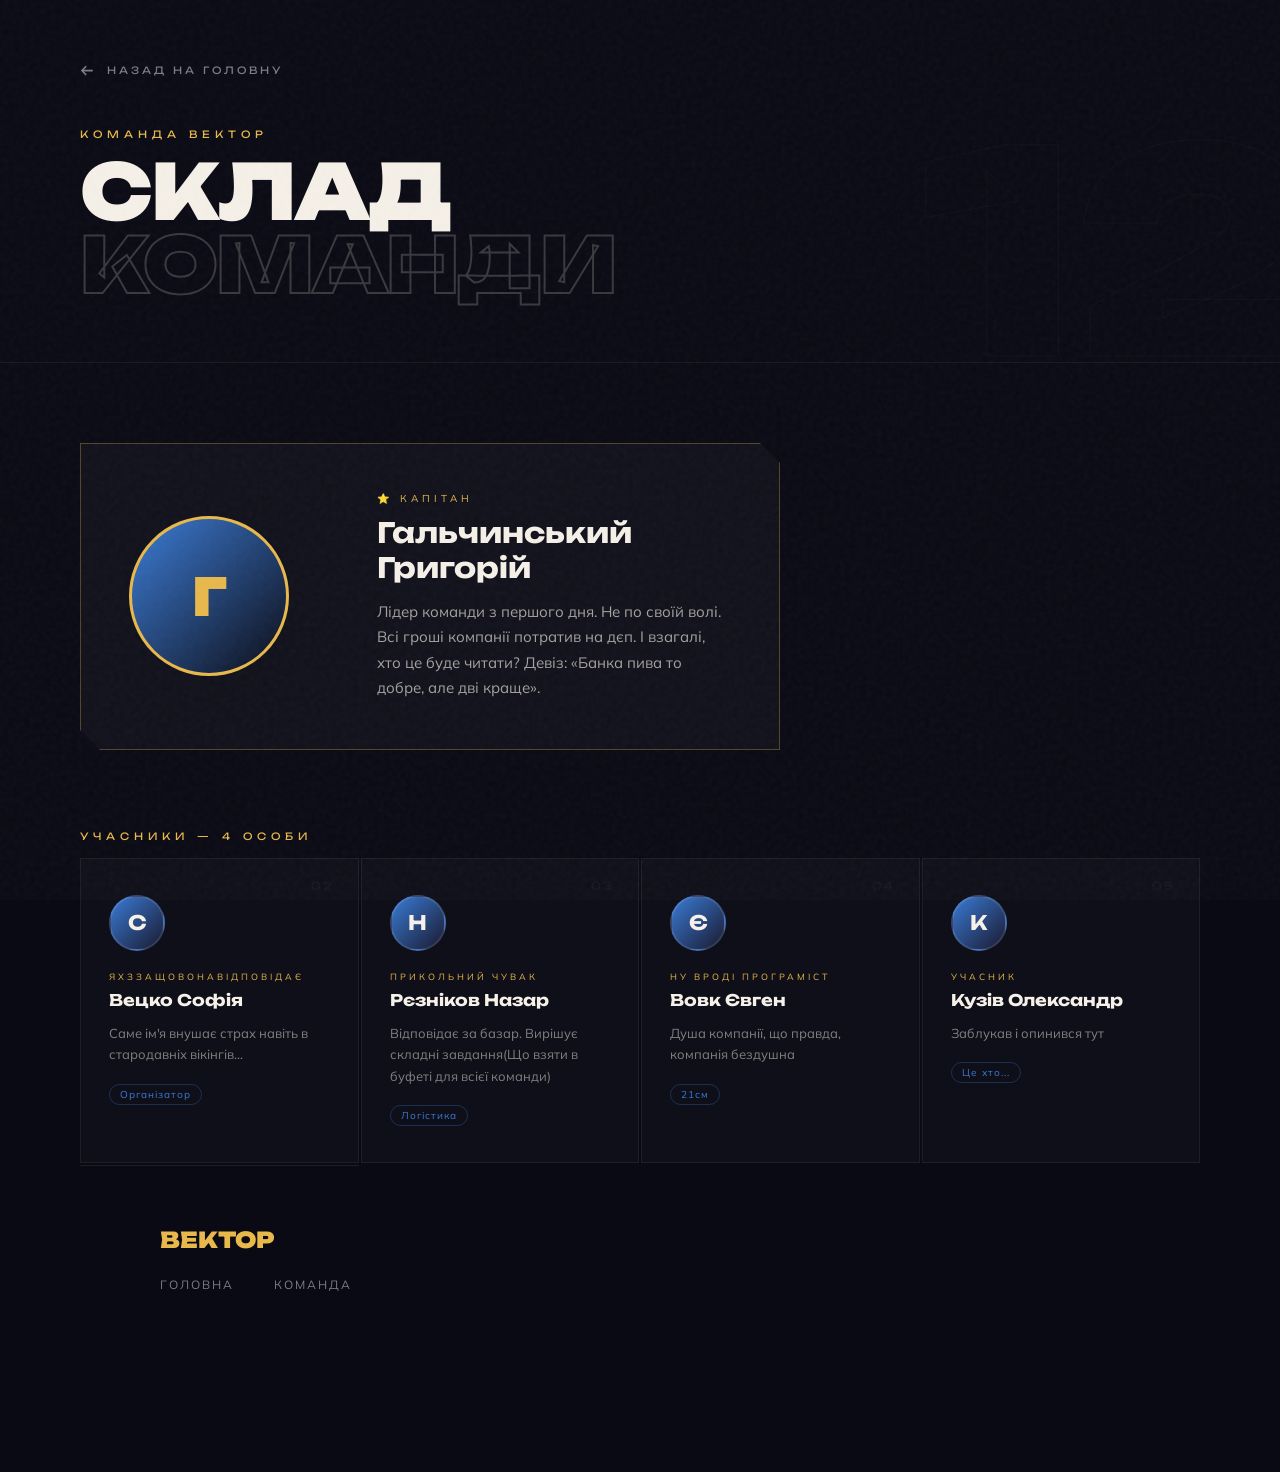
==== team.html @ 41595213 "init" ====
<!DOCTYPE html>
<html lang="uk">
<head>
  <meta charset="UTF-8">
  <meta name="viewport" content="width=device-width, initial-scale=1.0">
  <link href="https://fonts.googleapis.com/css2?family=Unbounded:wght@400;700;900&family=Mulish:wght@300;400;600&display=swap" rel="stylesheet">
  <link rel="stylesheet" href="style.css">
  <title>Склад команди — ВЕКТОР</title>
  <link href="https://fonts.googleapis.com/css2?family=Unbounded:wght@400;700;900&family=Mulish:wght@300;400;600&display=swap" rel="stylesheet">
</head>
<body>

<!-- ═══════════════════ HEADER ═══════════════════ -->
<header class="page-header">
  <a href="index.html" class="back-link">Назад на головну</a>
  <div class="page-title-wrap">
    <p class="page-label">Команда ВЕКТОР</p>
    <h1 class="page-title">
      СКЛАД<br><span class="outline">КОМАНДИ</span>
    </h1>
  </div>
  <div class="bg-word">12</div>
</header>

<!-- ═══════════════════ CAPTAIN ═══════════════════ -->
<section class="captain-section">
  <div class="captain-card">
    <div class="avatar">Г</div>
    <div class="captain-info">
      <p class="captain-role">⭐️ Капітан</p>
      <h2 class="captain-name">Гальчинський Григорій</h2>
      <p class="captain-bio">
        Лідер команди з першого дня. Не по своїй волі. Всі гроші компанії потратив на дєп. І взагалі, хто це буде читати? Девіз: «Банка пива то добре, але дві краще».
      </p>
    </div>
  </div>
</section>

<!-- ═══════════════════ TEAM GRID ═══════════════════ -->
<section class="team-section">
  <p class="section-label">Учасники — 4 особи</p>
  <div class="team-grid">

    <div class="member-card">
      <span class="card-num">02</span>
      <div class="member-avatar">С</div>
      <p class="member-role">яхззащовонавідповідає</p>
      <h3 class="member-name">Вецко Софія</h3>
      <p class="member-desc">Саме ім'я внушає страх навіть в стародавніх вікінгів...</p>
      <span class="member-tag">Організатор</span>
    </div>

    <div class="member-card">
      <span class="card-num">03</span>
      <div class="member-avatar">Н</div>
      <p class="member-role">Прикольний чувак</p>
      <h3 class="member-name">Рєзніков Назар</h3>
      <p class="member-desc">Відповідає за базар. Вирішує складні завдання(Що взяти в буфеті для всієї команди)</p>
      <span class="member-tag">Логістика</span>
    </div>

    <div class="member-card">
      <span class="card-num">04</span>
      <div class="member-avatar">Є</div>
      <p class="member-role">Ну вроді програміст</p>
      <h3 class="member-name">Вовк Євген</h3>
      <p class="member-desc">Душа компанії, що правда, компанія бездушна</p>
      <span class="member-tag">21см</span>
    </div>

    <div class="member-card">
      <span class="card-num">05</span>
      <div class="member-avatar">К</div>
      <p class="member-role">Учасник</p>
      <h3 class="member-name">Кузів Олександр</h3>
      <p class="member-desc">Заблукав і опинився тут</p>
      <span class="member-tag">Це хто...</span>
    </div>


<!-- ═══════════════════ FOOTER ═══════════════════ -->
<footer class="footer-nav">
  <div class="footer-brand">ВЕКТОР</div>
  <nav class="footer-links">
    <a href="index.html">Головна</a>
    <a href="team.html">Команда</a>
  </nav>
</footer>

</body>
</html>
---- style.css ----
/* ═══════════════════════════════════════
   КОМАНДА ВЕКТОР — Головні стилі
   ═══════════════════════════════════════ */

*, *::before, *::after { margin: 0; padding: 0; box-sizing: border-box; }

:root {
  --ink:   #0a0a14;
  --cream: #f5f0e8;
  --gold:  #e8b84b;
  --rust:  #c94c2a;
  --sky:   #3a7bd5;
  --muted: #7a7a8a;
}

html { scroll-behavior: smooth; }

body {
  font-family: 'Mulish', sans-serif;
  background: var(--ink);
  color: var(--cream);
  overflow-x: hidden;
}

/* ── NOISE OVERLAY ── */
body::before {
  content: '';
  position: fixed; inset: 0;
  background-image: url("data:image/svg+xml,%3Csvg viewBox='0 0 200 200' xmlns='http://www.w3.org/2000/svg'%3E%3Cfilter id='n'%3E%3CfeTurbulence type='fractalNoise' baseFrequency='0.85' numOctaves='4' stitchTiles='stitch'/%3E%3C/filter%3E%3Crect width='100%25' height='100%25' filter='url(%23n)' opacity='0.04'/%3E%3C/svg%3E");
  pointer-events: none; z-index: 999;
}

/* ══════════════════════════════════════
   ЗАГАЛЬНІ КОМПОНЕНТИ
══════════════════════════════════════ */

.badge {
  display: inline-block;
  font-family: 'Unbounded', sans-serif;
  font-size: 10px;
  letter-spacing: 4px;
  text-transform: uppercase;
  color: var(--gold);
  border: 1px solid var(--gold);
  padding: 6px 14px;
  margin-bottom: 40px;
  width: fit-content;
  animation: fadeDown 0.6s ease both;
}

.section-label {
  font-family: 'Unbounded', sans-serif;
  font-size: 10px;
  letter-spacing: 5px;
  text-transform: uppercase;
  color: var(--gold);
  margin-bottom: 16px;
}

.section-title {
  font-family: 'Unbounded', sans-serif;
  font-size: clamp(28px, 4vw, 52px);
  font-weight: 700;
  margin-bottom: 48px;
  line-height: 1.1;
}

.btn-primary {
  font-family: 'Unbounded', sans-serif;
  font-size: 12px;
  font-weight: 700;
  letter-spacing: 2px;
  text-transform: uppercase;
  text-decoration: none;
  color: var(--ink);
  background: var(--gold);
  padding: 16px 36px;
  clip-path: polygon(0 0, calc(100% - 12px) 0, 100% 12px, 100% 100%, 12px 100%, 0 calc(100% - 12px));
  transition: background 0.25s, transform 0.2s;
}
.btn-primary:hover { background: #f5ca6e; transform: translateY(-2px); }

/* ── FOOTER ── */
.footer-nav {
  border-top: 1px solid rgba(255,255,255,0.08);
  padding: 60px 80px;
  display: flex;
  align-items: center;
  justify-content: space-between;
  flex-wrap: wrap;
  gap: 24px;
}

.footer-brand {
  font-family: 'Unbounded', sans-serif;
  font-size: 22px; font-weight: 900; color: var(--gold);
}

.footer-links { display: flex; gap: 40px; }
.footer-links a {
  font-size: 12px; letter-spacing: 2px; text-transform: uppercase;
  color: var(--muted); text-decoration: none;
  transition: color 0.2s;
}
.footer-links a:hover { color: var(--cream); }

/* ══════════════════════════════════════
   INDEX.HTML — HERO
══════════════════════════════════════ */

.hero {
  min-height: 100vh;
  display: grid;
  grid-template-columns: 1fr 1fr;
  position: relative;
}

.hero-left {
  display: flex;
  flex-direction: column;
  justify-content: center;
  padding: 80px 60px;
  position: relative;
  z-index: 2;
}

.hero-title {
  font-family: 'Unbounded', sans-serif;
  font-size: clamp(52px, 7vw, 96px);
  font-weight: 900;
  line-height: 0.95;
  letter-spacing: -2px;
  animation: fadeDown 0.7s 0.1s ease both;
}
.hero-title span { display: block; color: var(--gold); }
.hero-title .outline {
  -webkit-text-stroke: 2px var(--cream);
  color: transparent;
}

.slogan {
  margin-top: 36px;
  font-size: 18px;
  font-weight: 300;
  color: var(--cream);
  opacity: 0.75;
  max-width: 440px;
  line-height: 1.6;
  border-left: 3px solid var(--rust);
  padding-left: 20px;
  animation: fadeDown 0.7s 0.2s ease both;
}
.slogan strong { color: var(--cream); opacity: 1; font-weight: 600; }

.cta-row {
  display: flex;
  align-items: center;
  gap: 28px;
  margin-top: 56px;
  animation: fadeDown 0.7s 0.3s ease both;
}

/* ── AUDIO ── */
.audio-wrap { display: flex; align-items: center; gap: 14px; animation: fadeDown 0.7s 0.35s ease both; }
.audio-label { font-size: 12px; letter-spacing: 2px; text-transform: uppercase; color: var(--muted); }
audio {
  height: 36px;
  filter: invert(1) hue-rotate(180deg) brightness(0.85);
  border-radius: 20px;
}

/* ── HERO RIGHT ── */
.hero-right { position: relative; overflow: hidden; }
.hero-right::before {
  content: '';
  position: absolute; inset: 0;
  background: linear-gradient(135deg, var(--sky) 0%, var(--ink) 60%);
  opacity: 0.55; z-index: 1;
}

.big-letter {
  position: absolute;
  font-family: 'Unbounded', sans-serif;
  font-size: 55vw; font-weight: 900;
  color: transparent;
  -webkit-text-stroke: 1px rgba(255,255,255,0.07);
  line-height: 1;
  top: 50%; left: 50%;
  transform: translate(-50%, -50%);
  z-index: 0; user-select: none;
  animation: rotateSlow 30s linear infinite;
}

.hero-emblem {
  position: absolute; z-index: 2;
  top: 50%; left: 50%;
  transform: translate(-50%, -50%);
  text-align: center;
  animation: fadeIn 1s 0.4s ease both;
}
.hero-emblem .num {
  font-family: 'Unbounded', sans-serif;
  font-size: 120px; font-weight: 900;
  color: var(--gold); line-height: 1; opacity: 0.15;
}

.grid-lines {
  position: absolute; inset: 0; z-index: 1;
  background-image:
    linear-gradient(rgba(255,255,255,0.03) 1px, transparent 1px),
    linear-gradient(90deg, rgba(255,255,255,0.03) 1px, transparent 1px);
  background-size: 40px 40px;
}

.accent-circle { position: absolute; border-radius: 50%; z-index: 1; }
.c1 { width: 380px; height: 380px; top: -60px; right: -80px; border: 1px solid rgba(232,184,75,0.2); }
.c2 { width: 240px; height: 240px; bottom: 60px; left: 40px; border: 1px solid rgba(58,123,213,0.3); background: rgba(58,123,213,0.06); }

/* ── VIDEO SECTION ── */
.section { padding: 120px 80px; position: relative; }

.video-frame {
  position: relative;
  max-width: 860px;
  aspect-ratio: 16/9;
  background: #111120;
  border: 1px solid rgba(232,184,75,0.25);
  clip-path: polygon(0 0, calc(100% - 24px) 0, 100% 24px, 100% 100%, 24px 100%, 0 calc(100% - 24px));
  overflow: hidden;
}
.video-frame video { width: 100%; height: 100%; object-fit: cover; }

.video-overlay-text {
  position: absolute; inset: 0;
  display: flex; align-items: center; justify-content: center;
  flex-direction: column; gap: 12px;
  background: rgba(10,10,20,0.6);
  backdrop-filter: blur(2px);
}
.video-overlay-text p {
  font-family: 'Unbounded', sans-serif;
  font-size: clamp(18px, 3vw, 36px); font-weight: 700;
  text-align: center; color: var(--cream); padding: 0 40px; line-height: 1.3;
}
.video-overlay-text span { color: var(--gold); }

/* ── ABOUT SECTION ── */
.about-section {
  padding: 80px 80px 120px;
  display: grid;
  grid-template-columns: 1fr 2fr;
  gap: 80px;
  align-items: start;
  border-top: 1px solid rgba(255,255,255,0.06);
}
.about-heading {
  font-family: 'Unbounded', sans-serif;
  font-size: 11px; letter-spacing: 4px;
  color: var(--muted); text-transform: uppercase;
  position: sticky; top: 40px;
}
.about-content p { font-size: 17px; line-height: 1.8; color: rgba(245,240,232,0.75); margin-bottom: 20px; }

.stats-row { display: flex; gap: 60px; margin-top: 48px; flex-wrap: wrap; }
.stat { display: flex; flex-direction: column; gap: 4px; }
.stat-num { font-family: 'Unbounded', sans-serif; font-size: 42px; font-weight: 900; color: var(--gold); line-height: 1; }
.stat-label { font-size: 12px; letter-spacing: 2px; text-transform: uppercase; color: var(--muted); }

/* ══════════════════════════════════════
   TEAM.HTML — HEADER
══════════════════════════════════════ */

.page-header {
  padding: 60px 80px 0;
  position: relative;
  border-bottom: 1px solid rgba(255,255,255,0.06);
  overflow: hidden;
}

.back-link {
  display: inline-flex; align-items: center; gap: 10px;
  font-family: 'Unbounded', sans-serif;
  font-size: 10px; letter-spacing: 3px; text-transform: uppercase;
  color: var(--muted); text-decoration: none;
  transition: color 0.2s; margin-bottom: 48px;
}
.back-link:hover { color: var(--gold); }
.back-link::before { content: '←'; font-size: 16px; }

.page-title-wrap { padding-bottom: 60px; position: relative; z-index: 2; }
.page-label {
  font-family: 'Unbounded', sans-serif;
  font-size: 10px; letter-spacing: 5px;
  text-transform: uppercase; color: var(--gold); margin-bottom: 16px;
}
.page-title {
  font-family: 'Unbounded', sans-serif;
  font-size: clamp(40px, 6vw, 88px);
  font-weight: 900; line-height: 0.95; letter-spacing: -2px;
}
.page-title .outline { -webkit-text-stroke: 2px rgba(245,240,232,0.2); color: transparent; }

.bg-word {
  position: absolute;
  font-family: 'Unbounded', sans-serif;
  font-size: 22vw; font-weight: 900;
  color: transparent;
  -webkit-text-stroke: 1px rgba(255,255,255,0.03);
  right: -40px; bottom: -30px;
  line-height: 1; user-select: none; z-index: 1;
}

/* ── CAPTAIN ── */
.captain-section { padding: 80px 80px 60px; }
.captain-card {
  display: grid;
  grid-template-columns: 200px 1fr;
  gap: 48px; align-items: center;
  background: rgba(255,255,255,0.03);
  border: 1px solid rgba(232,184,75,0.3);
  padding: 48px;
  clip-path: polygon(0 0, calc(100% - 20px) 0, 100% 20px, 100% 100%, 20px 100%, 0 calc(100% - 20px));
  max-width: 700px;
  animation: fadeUp 0.6s ease both;
}

.avatar {
  width: 160px; height: 160px; border-radius: 50%;
  background: linear-gradient(135deg, var(--sky), var(--ink));
  border: 3px solid var(--gold);
  display: flex; align-items: center; justify-content: center;
  font-family: 'Unbounded', sans-serif;
  font-size: 52px; font-weight: 900; color: var(--gold);
}

.captain-role { font-size: 10px; letter-spacing: 4px; text-transform: uppercase; color: var(--gold); margin-bottom: 10px; }
.captain-name { font-family: 'Unbounded', sans-serif; font-size: 28px; font-weight: 700; margin-bottom: 14px; }
.captain-bio { font-size: 15px; line-height: 1.7; color: rgba(245,240,232,0.65); }

/* ── TEAM GRID ── */
.team-section { padding: 20px 80px 120px; }

.team-grid {
  display: grid;
  grid-template-columns: repeat(auto-fill, minmax(260px, 1fr));
  gap: 2px;
}

.member-card {
  background: rgba(255,255,255,0.025);
  border: 1px solid rgba(255,255,255,0.06);
  padding: 36px 28px; position: relative; overflow: hidden;
  transition: background 0.25s, border-color 0.25s;
  animation: fadeUp 0.6s ease both;
}
.member-card:hover { background: rgba(255,255,255,0.055); border-color: rgba(232,184,75,0.2); }
.member-card:hover .card-num { opacity: 0.2; }

.card-num {
  position: absolute; top: 20px; right: 24px;
  font-family: 'Unbounded', sans-serif;
  font-size: 11px; letter-spacing: 2px; color: var(--muted); opacity: 0.08;
  transition: opacity 0.25s;
}

.member-avatar {
  width: 56px; height: 56px; border-radius: 50%;
  background: linear-gradient(135deg, var(--sky) 0%, #1a1a30 100%);
  border: 2px solid rgba(255,255,255,0.1);
  display: flex; align-items: center; justify-content: center;
  font-family: 'Unbounded', sans-serif;
  font-size: 20px; font-weight: 700; color: var(--cream); margin-bottom: 20px;
}

.member-role { font-size: 9px; letter-spacing: 3px; text-transform: uppercase; color: var(--gold); margin-bottom: 8px; }
.member-name { font-family: 'Unbounded', sans-serif; font-size: 16px; font-weight: 700; margin-bottom: 12px; line-height: 1.3; }
.member-desc { font-size: 13px; line-height: 1.65; color: rgba(245,240,232,0.5); }

.member-tag {
  display: inline-block; margin-top: 18px;
  font-size: 10px; letter-spacing: 1px;
  color: var(--sky); border: 1px solid rgba(58,123,213,0.3);
  padding: 3px 10px; border-radius: 20px;
}

/* stagger animations */
.member-card:nth-child(1)  { animation-delay: 0.05s; }
.member-card:nth-child(2)  { animation-delay: 0.10s; }
.member-card:nth-child(3)  { animation-delay: 0.15s; }
.member-card:nth-child(4)  { animation-delay: 0.20s; }
.member-card:nth-child(5)  { animation-delay: 0.25s; }
.member-card:nth-child(6)  { animation-delay: 0.30s; }
.member-card:nth-child(7)  { animation-delay: 0.35s; }
.member-card:nth-child(8)  { animation-delay: 0.40s; }
.member-card:nth-child(9)  { animation-delay: 0.45s; }
.member-card:nth-child(10) { animation-delay: 0.50s; }
.member-card:nth-child(11) { animation-delay: 0.55s; }

/* ══════════════════════════════════════
   АНІМАЦІЇ
══════════════════════════════════════ */

@keyframes fadeDown {
  from { opacity: 0; transform: translateY(-18px); }
  to   { opacity: 1; transform: translateY(0); }
}
@keyframes fadeUp {
  from { opacity: 0; transform: translateY(20px); }
  to   { opacity: 1; transform: translateY(0); }
}
@keyframes fadeIn {
  from { opacity: 0; } to { opacity: 1; }
}
@keyframes rotateSlow {
  to { transform: translate(-50%, -50%) rotate(360deg); }
}

/* ══════════════════════════════════════
   АДАПТИВНІСТЬ
══════════════════════════════════════ */

@media (max-width: 800px) {
  .hero { grid-template-columns: 1fr; }
  .hero-right { display: none; }
  .hero-left { padding: 60px 30px; }
  .section, .about-section, .footer-nav { padding: 60px 30px; }
  .about-section { grid-template-columns: 1fr; gap: 24px; }
  .page-header, .captain-section, .team-section { padding-left: 24px; padding-right: 24px; }
  .captain-card { grid-template-columns: 1fr; }
  .avatar { width: 100px; height: 100px; font-size: 36px; }
}
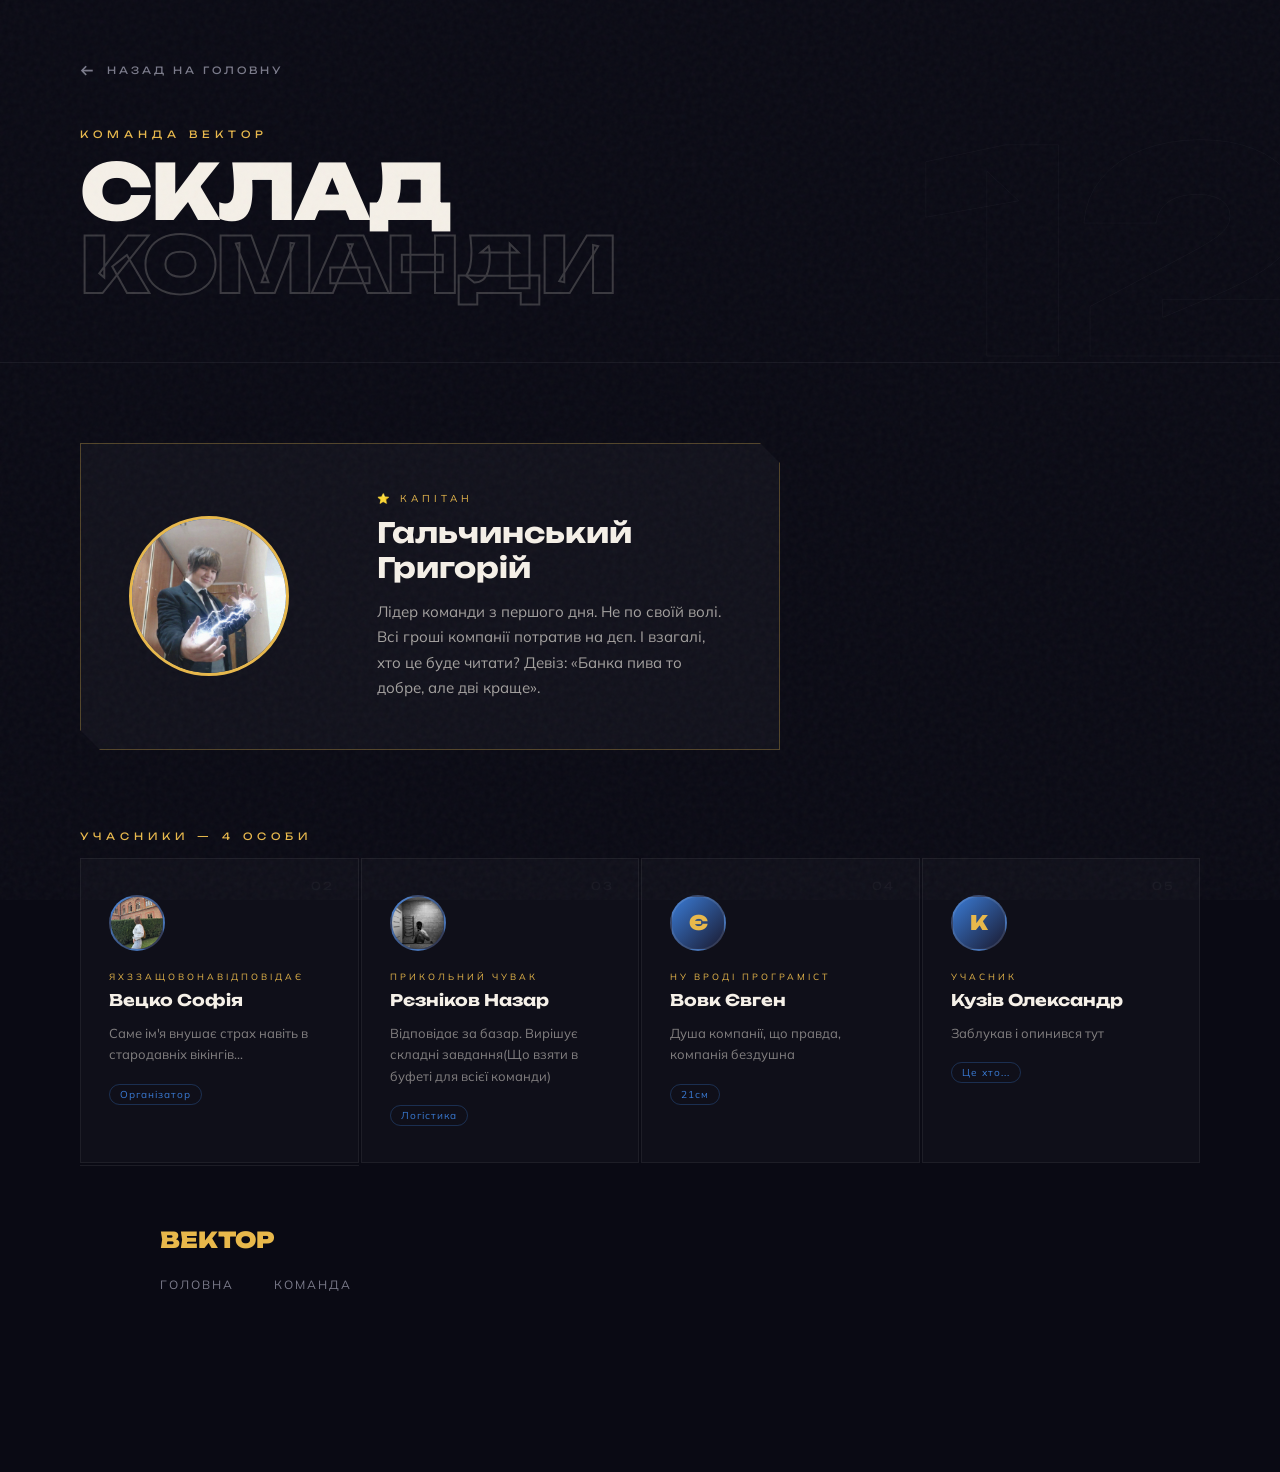
==== commit 298aca38: "team avatar upgrade" ====
--- a/team.html
+++ b/team.html
@@ -25,7 +25,9 @@
 <!-- ═══════════════════ CAPTAIN ═══════════════════ -->
 <section class="captain-section">
   <div class="captain-card">
-    <div class="avatar">Г</div>
+    <div class="avatar" data-initials="Г">
+      <img src="Grisha.jpg" alt="Гальчинський Григорій">
+    </div>
     <div class="captain-info">
       <p class="captain-role">⭐️ Капітан</p>
       <h2 class="captain-name">Гальчинський Григорій</h2>
@@ -43,7 +45,9 @@
 
     <div class="member-card">
       <span class="card-num">02</span>
-      <div class="member-avatar">С</div>
+      <div class="member-avatar" data-initials="С">
+        <img src="Sofia.jpg" alt="Вецко Софія">
+      </div>
       <p class="member-role">яхззащовонавідповідає</p>
       <h3 class="member-name">Вецко Софія</h3>
       <p class="member-desc">Саме ім'я внушає страх навіть в стародавніх вікінгів...</p>
@@ -52,7 +56,9 @@
 
     <div class="member-card">
       <span class="card-num">03</span>
-      <div class="member-avatar">Н</div>
+      <div class="member-avatar" data-initials="Н">
+        <img src="Nazar.jpg" alt="Рєзніков Назар">
+      </div>
       <p class="member-role">Прикольний чувак</p>
       <h3 class="member-name">Рєзніков Назар</h3>
       <p class="member-desc">Відповідає за базар. Вирішує складні завдання(Що взяти в буфеті для всієї команди)</p>
@@ -61,7 +67,9 @@
 
     <div class="member-card">
       <span class="card-num">04</span>
-      <div class="member-avatar">Є</div>
+      <div class="member-avatar" data-initials="Є">
+        <img src="" alt="Вовк Євген">
+      </div>
       <p class="member-role">Ну вроді програміст</p>
       <h3 class="member-name">Вовк Євген</h3>
       <p class="member-desc">Душа компанії, що правда, компанія бездушна</p>
@@ -70,7 +78,9 @@
 
     <div class="member-card">
       <span class="card-num">05</span>
-      <div class="member-avatar">К</div>
+      <div class="member-avatar" data-initials="К">
+        <img src="" alt="Кузів Олександр">
+      </div>
       <p class="member-role">Учасник</p>
       <h3 class="member-name">Кузів Олександр</h3>
       <p class="member-desc">Заблукав і опинився тут</p>
@@ -87,5 +97,29 @@
   </nav>
 </footer>
 
+<script>
+  // Для кожного аватара — перевіряємо фото, при помилці показуємо ініціали
+  document.querySelectorAll('.avatar[data-initials], .member-avatar[data-initials]').forEach(function(wrap) {
+    var img = wrap.querySelector('img');
+    var initials = wrap.getAttribute('data-initials');
+
+    function showInitials() {
+      img.style.display = 'none';
+      wrap.setAttribute('data-show-initials', 'true');
+    }
+
+    // Якщо src порожній або відсутній — одразу ініціали
+    if (!img || !img.src || img.src === window.location.href) {
+      showInitials();
+      return;
+    }
+
+    img.addEventListener('error', showInitials);
+    img.addEventListener('load', function() {
+      img.style.display = 'block';
+      wrap.setAttribute('data-show-initials', 'false');
+    });
+  });
+</script>
 </body>
-</html>
+</html>
--- a/style.css
+++ b/style.css
@@ -400,6 +400,41 @@
    АНІМАЦІЇ
 ══════════════════════════════════════ */
 
+/* ── AVATAR PHOTO / INITIALS ── */
+
+/* Приховуємо img за замовчуванням; JS показує якщо фото є */
+.avatar img,
+.member-avatar img {
+  display: none;
+  width: 100%; height: 100%;
+  object-fit: cover;
+  border-radius: 50%;
+}
+
+/* Коли фото завантажилось — приховуємо псевдоініціали */
+.avatar[data-show-initials="false"]::after,
+.member-avatar[data-show-initials="false"]::after {
+  display: none;
+}
+
+/* Ініціали через ::after, беруться з data-initials */
+.avatar[data-initials]::after,
+.member-avatar[data-initials]::after {
+  content: attr(data-initials);
+  font-family: 'Unbounded', sans-serif;
+  font-weight: 900;
+  color: var(--gold);
+}
+
+.avatar[data-initials]::after { font-size: 52px; }
+.member-avatar[data-initials]::after { font-size: 20px; }
+
+/* Коли фото є — ::after не потрібен */
+.avatar[data-show-initials="false"] img,
+.member-avatar[data-show-initials="false"] img {
+  display: block;
+}
+
 @keyframes fadeDown {
   from { opacity: 0; transform: translateY(-18px); }
   to   { opacity: 1; transform: translateY(0); }
@@ -428,4 +463,4 @@
   .page-header, .captain-section, .team-section { padding-left: 24px; padding-right: 24px; }
   .captain-card { grid-template-columns: 1fr; }
   .avatar { width: 100px; height: 100px; font-size: 36px; }
-}
+}
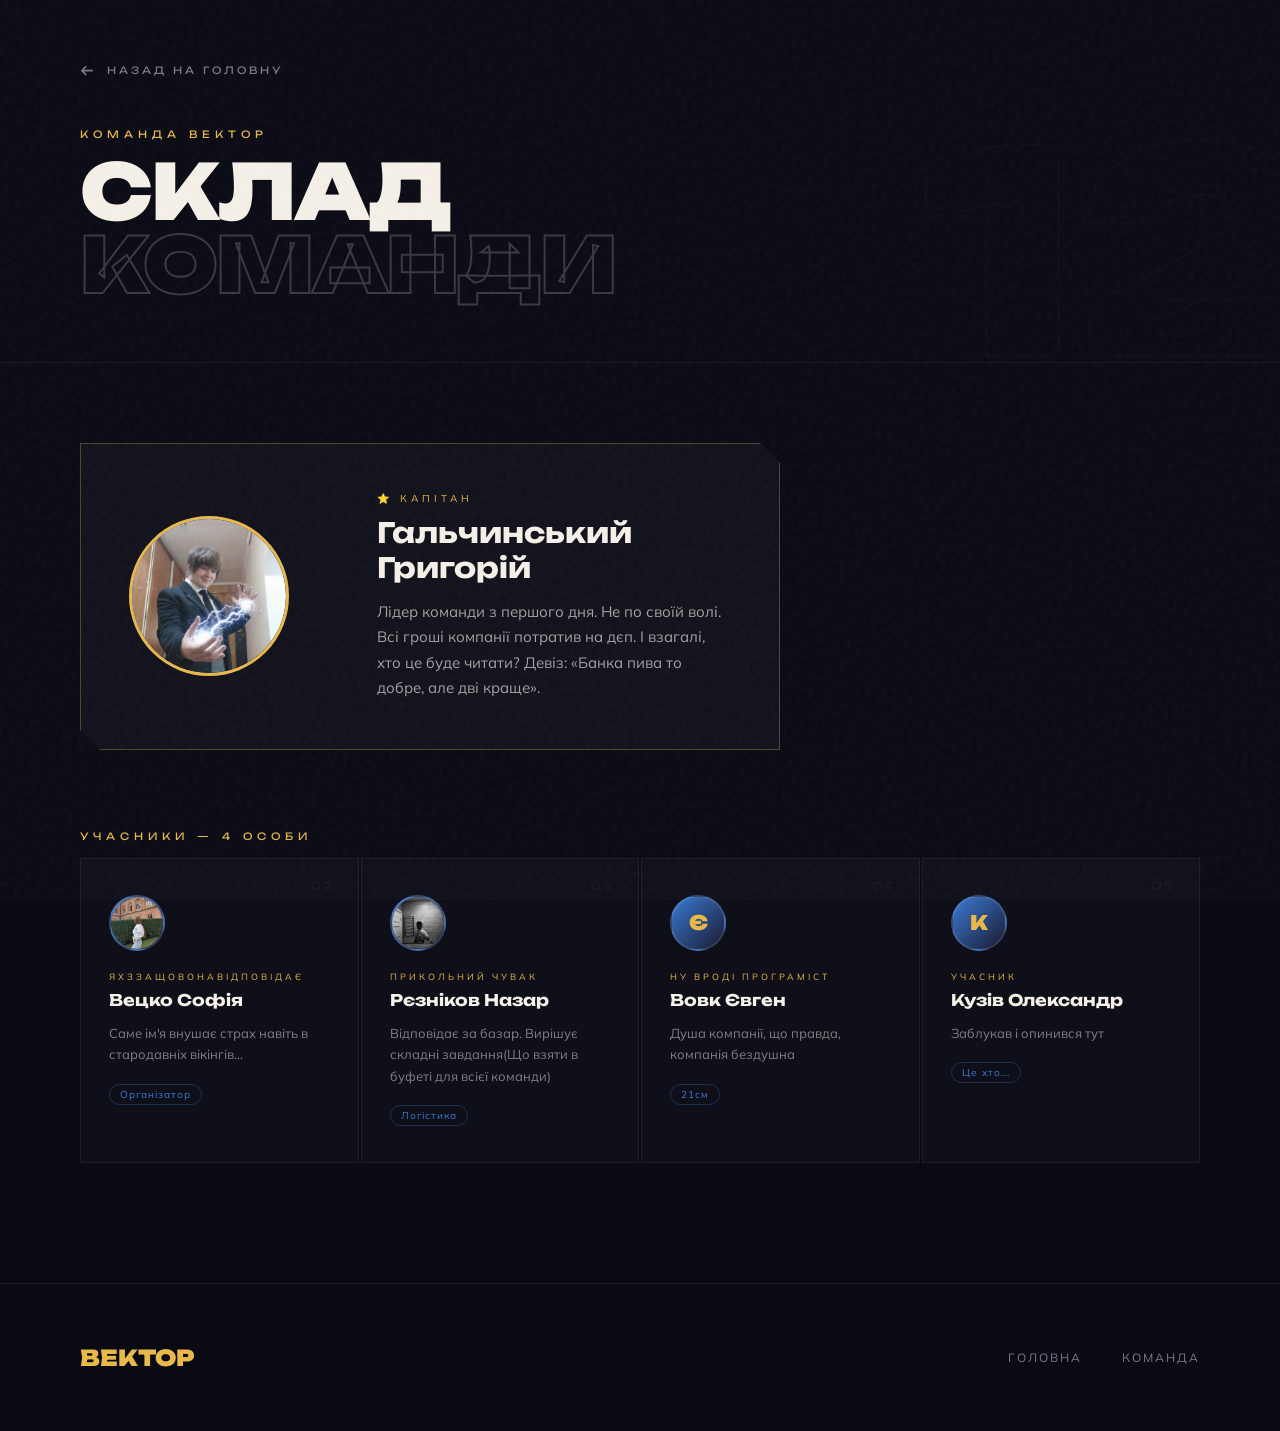
==== commit 821d70b1: "hotfix:avatar" ====
--- a/team.html
+++ b/team.html
@@ -6,7 +6,6 @@
   <link href="https://fonts.googleapis.com/css2?family=Unbounded:wght@400;700;900&family=Mulish:wght@300;400;600&display=swap" rel="stylesheet">
   <link rel="stylesheet" href="style.css">
   <title>Склад команди — ВЕКТОР</title>
-  <link href="https://fonts.googleapis.com/css2?family=Unbounded:wght@400;700;900&family=Mulish:wght@300;400;600&display=swap" rel="stylesheet">
 </head>
 <body>
 
@@ -25,9 +24,12 @@
 <!-- ═══════════════════ CAPTAIN ═══════════════════ -->
 <section class="captain-section">
   <div class="captain-card">
-    <div class="avatar" data-initials="Г">
-      <img src="Grisha.jpg" alt="Гальчинський Григорій">
+
+    <div class="avatar-container avatar-lg">
+      <img class="avatar-img" src="Grisha.jpg" alt="Гальчинський Григорій">
+      <div class="avatar-fallback" style="display:none">Г</div>
     </div>
+
     <div class="captain-info">
       <p class="captain-role">⭐️ Капітан</p>
       <h2 class="captain-name">Гальчинський Григорій</h2>
@@ -35,6 +37,7 @@
         Лідер команди з першого дня. Не по своїй волі. Всі гроші компанії потратив на дєп. І взагалі, хто це буде читати? Девіз: «Банка пива то добре, але дві краще».
       </p>
     </div>
+
   </div>
 </section>
 
@@ -45,8 +48,9 @@
 
     <div class="member-card">
       <span class="card-num">02</span>
-      <div class="member-avatar" data-initials="С">
-        <img src="Sofia.jpg" alt="Вецко Софія">
+      <div class="avatar-container">
+        <img class="avatar-img" src="Sofia.jpg" alt="Вецко Софія">
+        <div class="avatar-fallback" style="display:none">С</div>
       </div>
       <p class="member-role">яхззащовонавідповідає</p>
       <h3 class="member-name">Вецко Софія</h3>
@@ -56,8 +60,9 @@
 
     <div class="member-card">
       <span class="card-num">03</span>
-      <div class="member-avatar" data-initials="Н">
-        <img src="Nazar.jpg" alt="Рєзніков Назар">
+      <div class="avatar-container">
+        <img class="avatar-img" src="Nazar.jpg" alt="Рєзніков Назар">
+        <div class="avatar-fallback" style="display:none">Н</div>
       </div>
       <p class="member-role">Прикольний чувак</p>
       <h3 class="member-name">Рєзніков Назар</h3>
@@ -67,8 +72,9 @@
 
     <div class="member-card">
       <span class="card-num">04</span>
-      <div class="member-avatar" data-initials="Є">
-        <img src="" alt="Вовк Євген">
+      <div class="avatar-container">
+        <img class="avatar-img" src="" alt="Вовк Євген">
+        <div class="avatar-fallback" style="display:none">Є</div>
       </div>
       <p class="member-role">Ну вроді програміст</p>
       <h3 class="member-name">Вовк Євген</h3>
@@ -78,8 +84,9 @@
 
     <div class="member-card">
       <span class="card-num">05</span>
-      <div class="member-avatar" data-initials="К">
-        <img src="" alt="Кузів Олександр">
+      <div class="avatar-container">
+        <img class="avatar-img" src="" alt="Кузів Олександр">
+        <div class="avatar-fallback" style="display:none">К</div>
       </div>
       <p class="member-role">Учасник</p>
       <h3 class="member-name">Кузів Олександр</h3>
@@ -87,6 +94,8 @@
       <span class="member-tag">Це хто...</span>
     </div>
 
+  </div>
+</section>
 
 <!-- ═══════════════════ FOOTER ═══════════════════ -->
 <footer class="footer-nav">
@@ -98,27 +107,23 @@
 </footer>
 
 <script>
-  // Для кожного аватара — перевіряємо фото, при помилці показуємо ініціали
-  document.querySelectorAll('.avatar[data-initials], .member-avatar[data-initials]').forEach(function(wrap) {
-    var img = wrap.querySelector('img');
-    var initials = wrap.getAttribute('data-initials');
+  function avatarFallback(img) {
+    img.style.display = 'none';
+    img.nextElementSibling.style.display = 'flex';
+  }
+  function avatarLoaded(img) {
+    img.style.display = 'block';
+    img.nextElementSibling.style.display = 'none';
+  }
 
-    function showInitials() {
-      img.style.display = 'none';
-      wrap.setAttribute('data-show-initials', 'true');
-    }
-
-    // Якщо src порожній або відсутній — одразу ініціали
-    if (!img || !img.src || img.src === window.location.href) {
-      showInitials();
+  document.querySelectorAll('.avatar-img').forEach(function(img) {
+    var src = img.getAttribute('src');
+    if (!src || src.trim() === '') {
+      avatarFallback(img);
       return;
     }
-
-    img.addEventListener('error', showInitials);
-    img.addEventListener('load', function() {
-      img.style.display = 'block';
-      wrap.setAttribute('data-show-initials', 'false');
-    });
+    img.addEventListener('error', function() { avatarFallback(img); });
+    img.addEventListener('load',  function() { avatarLoaded(img); });
   });
 </script>
 </body>
--- a/style.css
+++ b/style.css
@@ -324,14 +324,44 @@
   animation: fadeUp 0.6s ease both;
 }
 
-.avatar {
-  width: 160px; height: 160px; border-radius: 50%;
+/* ── AVATAR CONTAINER (фото або ініціали) ── */
+.avatar-container {
+  width: 56px; height: 56px;
+  border-radius: 50%;
+  background: linear-gradient(135deg, var(--sky) 0%, #1a1a30 100%);
+  border: 2px solid rgba(255,255,255,0.1);
+  overflow: hidden;
+  flex-shrink: 0;
+  display: flex; align-items: center; justify-content: center;
+  margin-bottom: 20px;
+}
+
+/* Великий аватар капітана */
+.avatar-container.avatar-lg {
+  width: 160px; height: 160px;
+  border: 3px solid var(--gold);
   background: linear-gradient(135deg, var(--sky), var(--ink));
-  border: 3px solid var(--gold);
-  display: flex; align-items: center; justify-content: center;
-  font-family: 'Unbounded', sans-serif;
-  font-size: 52px; font-weight: 900; color: var(--gold);
-}
+  margin-bottom: 0;
+}
+
+/* Фото всередині контейнера */
+.avatar-img {
+  width: 100%; height: 100%;
+  object-fit: cover;
+  border-radius: 50%;
+  display: none;
+}
+
+/* Ініціали (fallback) */
+.avatar-fallback {
+  width: 100%; height: 100%;
+  display: none;
+  align-items: center; justify-content: center;
+  font-family: 'Unbounded', sans-serif;
+  font-weight: 900; color: var(--gold);
+  font-size: 20px;
+}
+.avatar-lg .avatar-fallback { font-size: 52px; }
 
 .captain-role { font-size: 10px; letter-spacing: 4px; text-transform: uppercase; color: var(--gold); margin-bottom: 10px; }
 .captain-name { font-family: 'Unbounded', sans-serif; font-size: 28px; font-weight: 700; margin-bottom: 14px; }
@@ -363,14 +393,7 @@
   transition: opacity 0.25s;
 }
 
-.member-avatar {
-  width: 56px; height: 56px; border-radius: 50%;
-  background: linear-gradient(135deg, var(--sky) 0%, #1a1a30 100%);
-  border: 2px solid rgba(255,255,255,0.1);
-  display: flex; align-items: center; justify-content: center;
-  font-family: 'Unbounded', sans-serif;
-  font-size: 20px; font-weight: 700; color: var(--cream); margin-bottom: 20px;
-}
+/* member-avatar replaced by .avatar-container above */
 
 .member-role { font-size: 9px; letter-spacing: 3px; text-transform: uppercase; color: var(--gold); margin-bottom: 8px; }
 .member-name { font-family: 'Unbounded', sans-serif; font-size: 16px; font-weight: 700; margin-bottom: 12px; line-height: 1.3; }
@@ -400,41 +423,6 @@
    АНІМАЦІЇ
 ══════════════════════════════════════ */
 
-/* ── AVATAR PHOTO / INITIALS ── */
-
-/* Приховуємо img за замовчуванням; JS показує якщо фото є */
-.avatar img,
-.member-avatar img {
-  display: none;
-  width: 100%; height: 100%;
-  object-fit: cover;
-  border-radius: 50%;
-}
-
-/* Коли фото завантажилось — приховуємо псевдоініціали */
-.avatar[data-show-initials="false"]::after,
-.member-avatar[data-show-initials="false"]::after {
-  display: none;
-}
-
-/* Ініціали через ::after, беруться з data-initials */
-.avatar[data-initials]::after,
-.member-avatar[data-initials]::after {
-  content: attr(data-initials);
-  font-family: 'Unbounded', sans-serif;
-  font-weight: 900;
-  color: var(--gold);
-}
-
-.avatar[data-initials]::after { font-size: 52px; }
-.member-avatar[data-initials]::after { font-size: 20px; }
-
-/* Коли фото є — ::after не потрібен */
-.avatar[data-show-initials="false"] img,
-.member-avatar[data-show-initials="false"] img {
-  display: block;
-}
-
 @keyframes fadeDown {
   from { opacity: 0; transform: translateY(-18px); }
   to   { opacity: 1; transform: translateY(0); }
